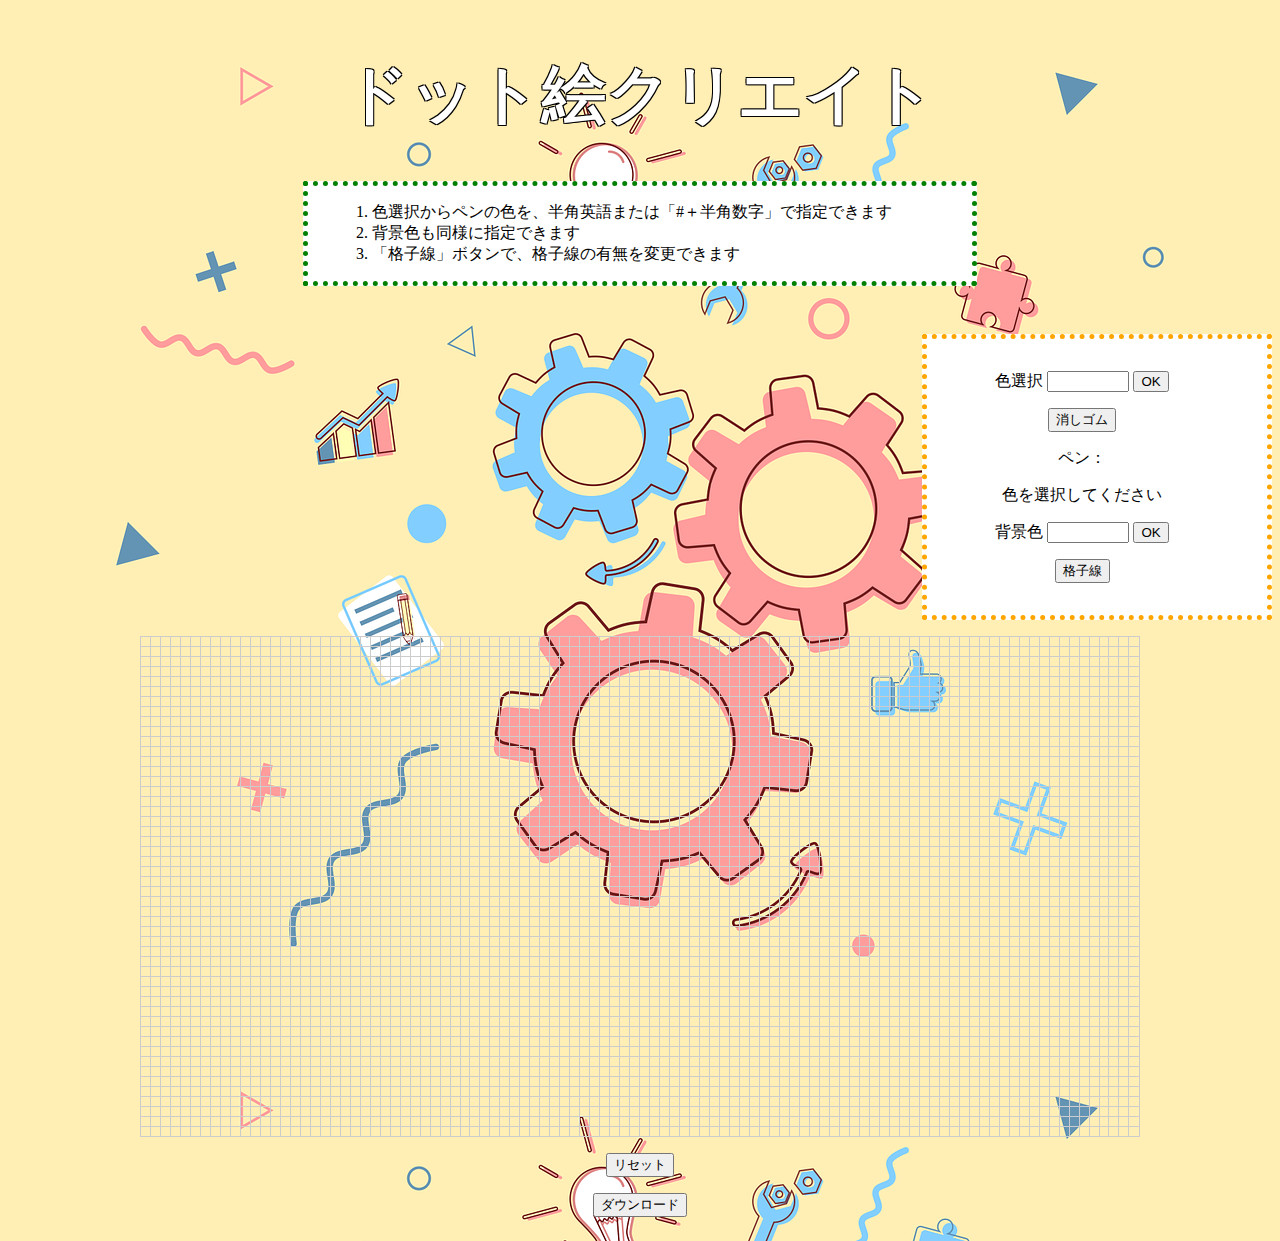
==== dot/index.html @ fbc13cd5 "Add files via upload" ====
<!doctype html>
<html lang="ja">

<head>
	<meta charset="utf-8">
	<title>ドット絵クリエイト</title>
	<link rel="stylesheet" href="style.css">
	<meta name="viewport" content="width=device-width">
	<script src="jquery-3.2.1.min.js"></script>
	<script src="html2canvas.min.js"></script>
</head>

<body>
	<div>
		<h1>ドット絵クリエイト</h1>
		<ol>
			<li>色選択からペンの色を、半角英語または「#＋半角数字」で指定できます</li>
			<li>背景色も同様に指定できます</li>
			<li>「格子線」ボタンで、格子線の有無を変更できます</li>
		</ol>
		<ul class="right">
			<li>
				<label for="color">色選択</label>
				<input type="text" name="color" id="color">
				<input type="button" value="OK" id="ok">
			</li>
			<li><button type="" id="erase">消しゴム</button></li>
			<li class="pen">ペン：<p id="pen">色を選択してください</p></li>
			<li>
				<label for="back">背景色</label>
				<input type="text" name="back" id="back">
				<input type="button" value="OK" id="ok2">
			</li>
			<li><button type="" id="line">格子線</button></li>
		</ul>
		<table id="canvas">
		</table>
		<p><button type="" id="reset">リセット</button></p>
		<p><input type="button" id="dl" value="ダウンロード"></p>
		<script src="download.js"></script>
		<script src="draw.js"></script>
	</div>
</body>

</html>
---- dot/style.css ----
@charset "utf-8";

body {
	text-align: center;
	background-image: url(img/backimg.png);
	overflow-x: scroll;
}

div {
	overflow: hidden;
	clear: both;
}

h1 {
	font-size: 4rem;
	color: white;
	text-shadow: 1px 1px 0 #000,
							 1px -1px 0 #000,
							 -1px 1px 0 #000,
							 -1px -1px 0 #000;
}

ol {
	width: 50%;
	margin: auto;
	margin-bottom: 2rem;
	padding: 1rem;
	background-color: white;
	border: 5px dotted green;
}

ol li {
	text-align: left;
	margin-left: 3rem;;
}

ul {
	float: right;
	padding: 1rem;
	background-color: white;
	border: 5px dotted orange;
}

ul li {
	list-style-type: none;
	margin: 1rem;
	width: 80%;
}

input[type="text"] {
	width: 30%;
}

table {
	border: 1px solid black;
	width: 1000px;
	height: 500px;
	margin: auto;
	border-collapse: collapse;
}

td.yes {
	width: 10px;
	height: 10px;
	margin: 0;
	box-sizing: border-box;
	border: solid 1px #ccc;
}

td.non {
	width: 10px;
	height: 10px;
	margin: 0;
	box-sizing: border-box;
}
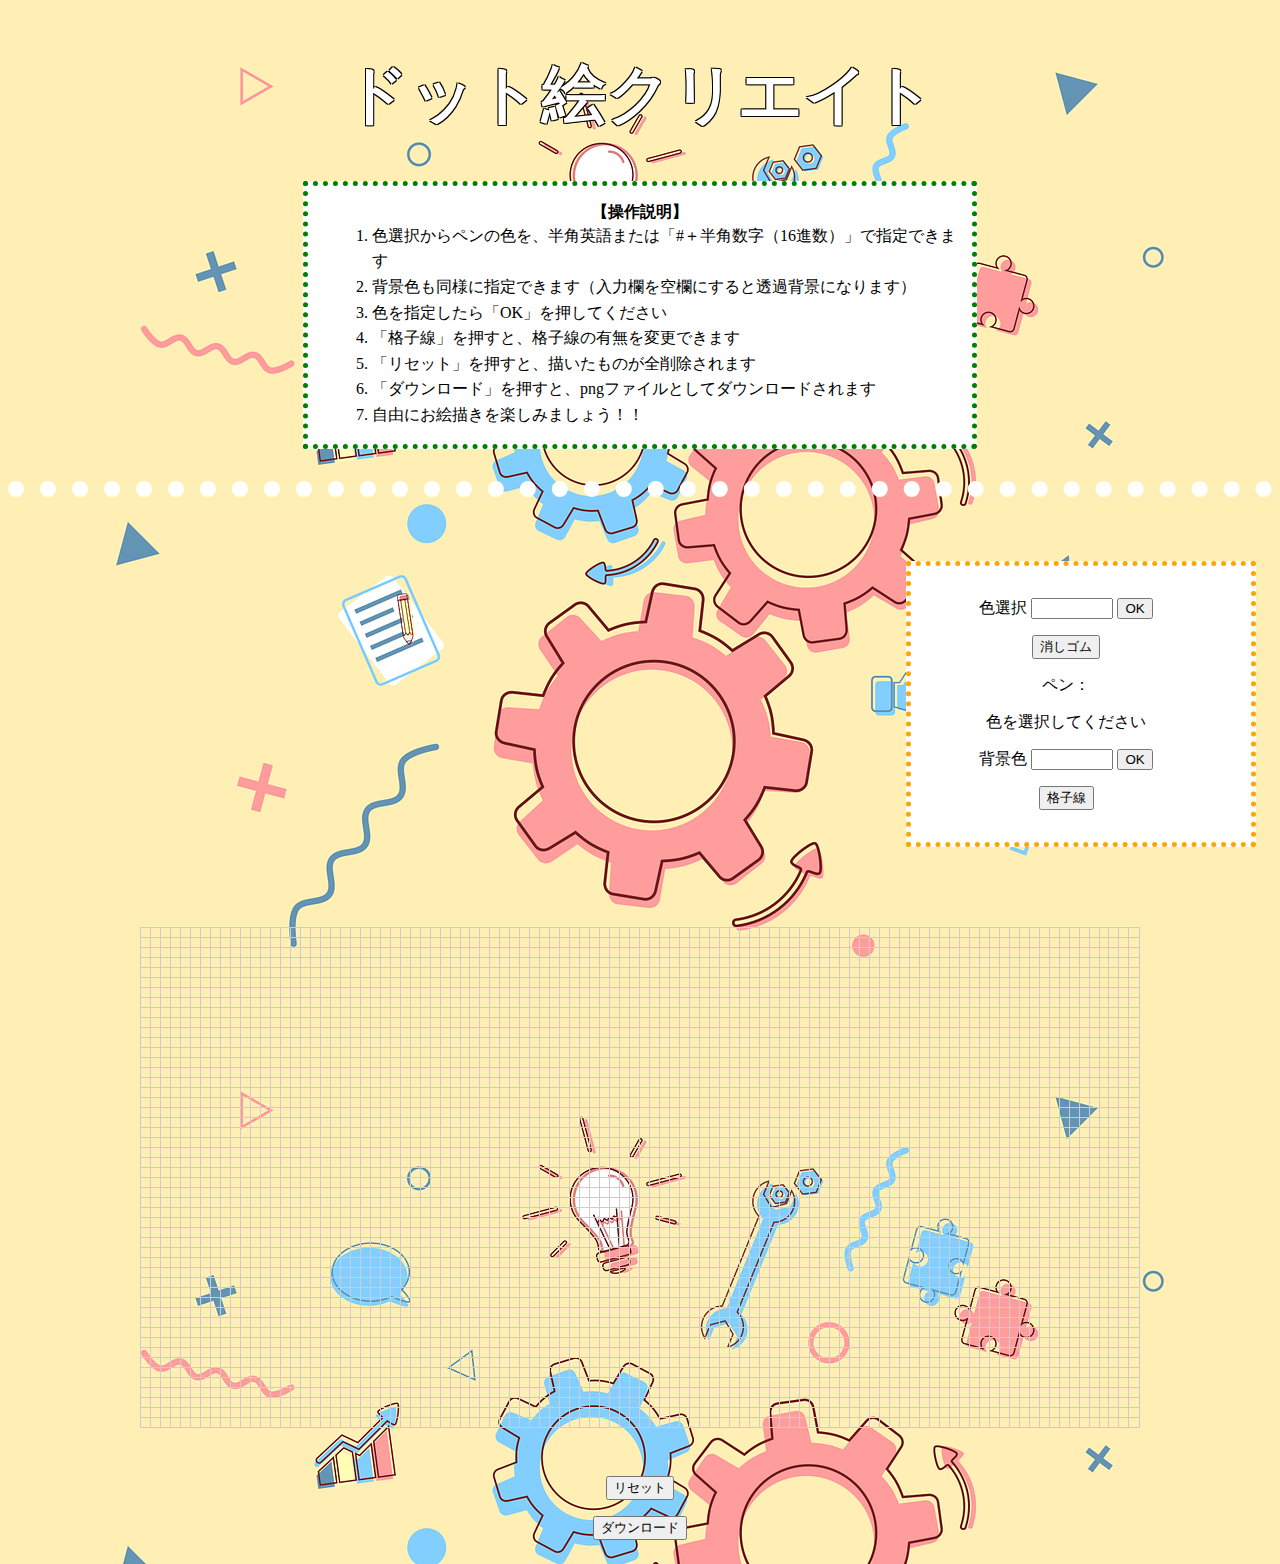
==== commit f6e13d80: "Add files via upload" ====
--- a/dot/index.html
+++ b/dot/index.html
@@ -11,14 +11,18 @@
 </head>
 
 <body>
-	<div>
+	<div id="div1">
 		<h1>ドット絵クリエイト</h1>
-		<ol>
-			<li>色選択からペンの色を、半角英語または「#＋半角数字」で指定できます</li>
-			<li>背景色も同様に指定できます</li>
-			<li>「格子線」ボタンで、格子線の有無を変更できます</li>
+		<ol><b>【操作説明】</b>
+			<li>色選択からペンの色を、半角英語または「#＋半角数字（16進数）」で指定できます</li>
+			<li>背景色も同様に指定できます（入力欄を空欄にすると透過背景になります）</li>
+			<li>色を指定したら「OK」を押してください</li>
+			<li>「格子線」を押すと、格子線の有無を変更できます</li>
+			<li>「リセット」を押すと、描いたものが全削除されます</li>
+			<li>「ダウンロード」を押すと、pngファイルとしてダウンロードされます</li>
+			<li>自由にお絵描きを楽しみましょう！！</li>
 		</ol>
-		<ul class="right">
+		<ul>
 			<li>
 				<label for="color">色選択</label>
 				<input type="text" name="color" id="color">
@@ -31,11 +35,13 @@
 				<input type="text" name="back" id="back">
 				<input type="button" value="OK" id="ok2">
 			</li>
-			<li><button type="" id="line">格子線</button></li>
+			<li><button id="line">格子線</button></li>
 		</ul>
-		<table id="canvas">
-		</table>
-		<p><button type="" id="reset">リセット</button></p>
+		<div id="div2">
+			<table id="canvas">
+			</table>
+		</div>
+		<p><button id="reset">リセット</button></p>
 		<p><input type="button" id="dl" value="ダウンロード"></p>
 		<script src="download.js"></script>
 		<script src="draw.js"></script>
--- a/dot/style.css
+++ b/dot/style.css
@@ -3,10 +3,9 @@
 body {
 	text-align: center;
 	background-image: url(img/backimg.png);
-	overflow-x: scroll;
 }
 
-div {
+#div1 {
 	overflow: hidden;
 	clear: both;
 }
@@ -31,11 +30,13 @@
 
 ol li {
 	text-align: left;
-	margin-left: 3rem;;
+	margin-left: 3rem;
+	line-height: 1.6;
 }
 
 ul {
 	float: right;
+	margin: 5rem 1rem;
 	padding: 1rem;
 	background-color: white;
 	border: 5px dotted orange;
@@ -49,6 +50,11 @@
 
 input[type="text"] {
 	width: 30%;
+}
+
+#div2 {
+	border-top: 1rem dotted white;
+	padding: 2rem;
 }
 
 table {
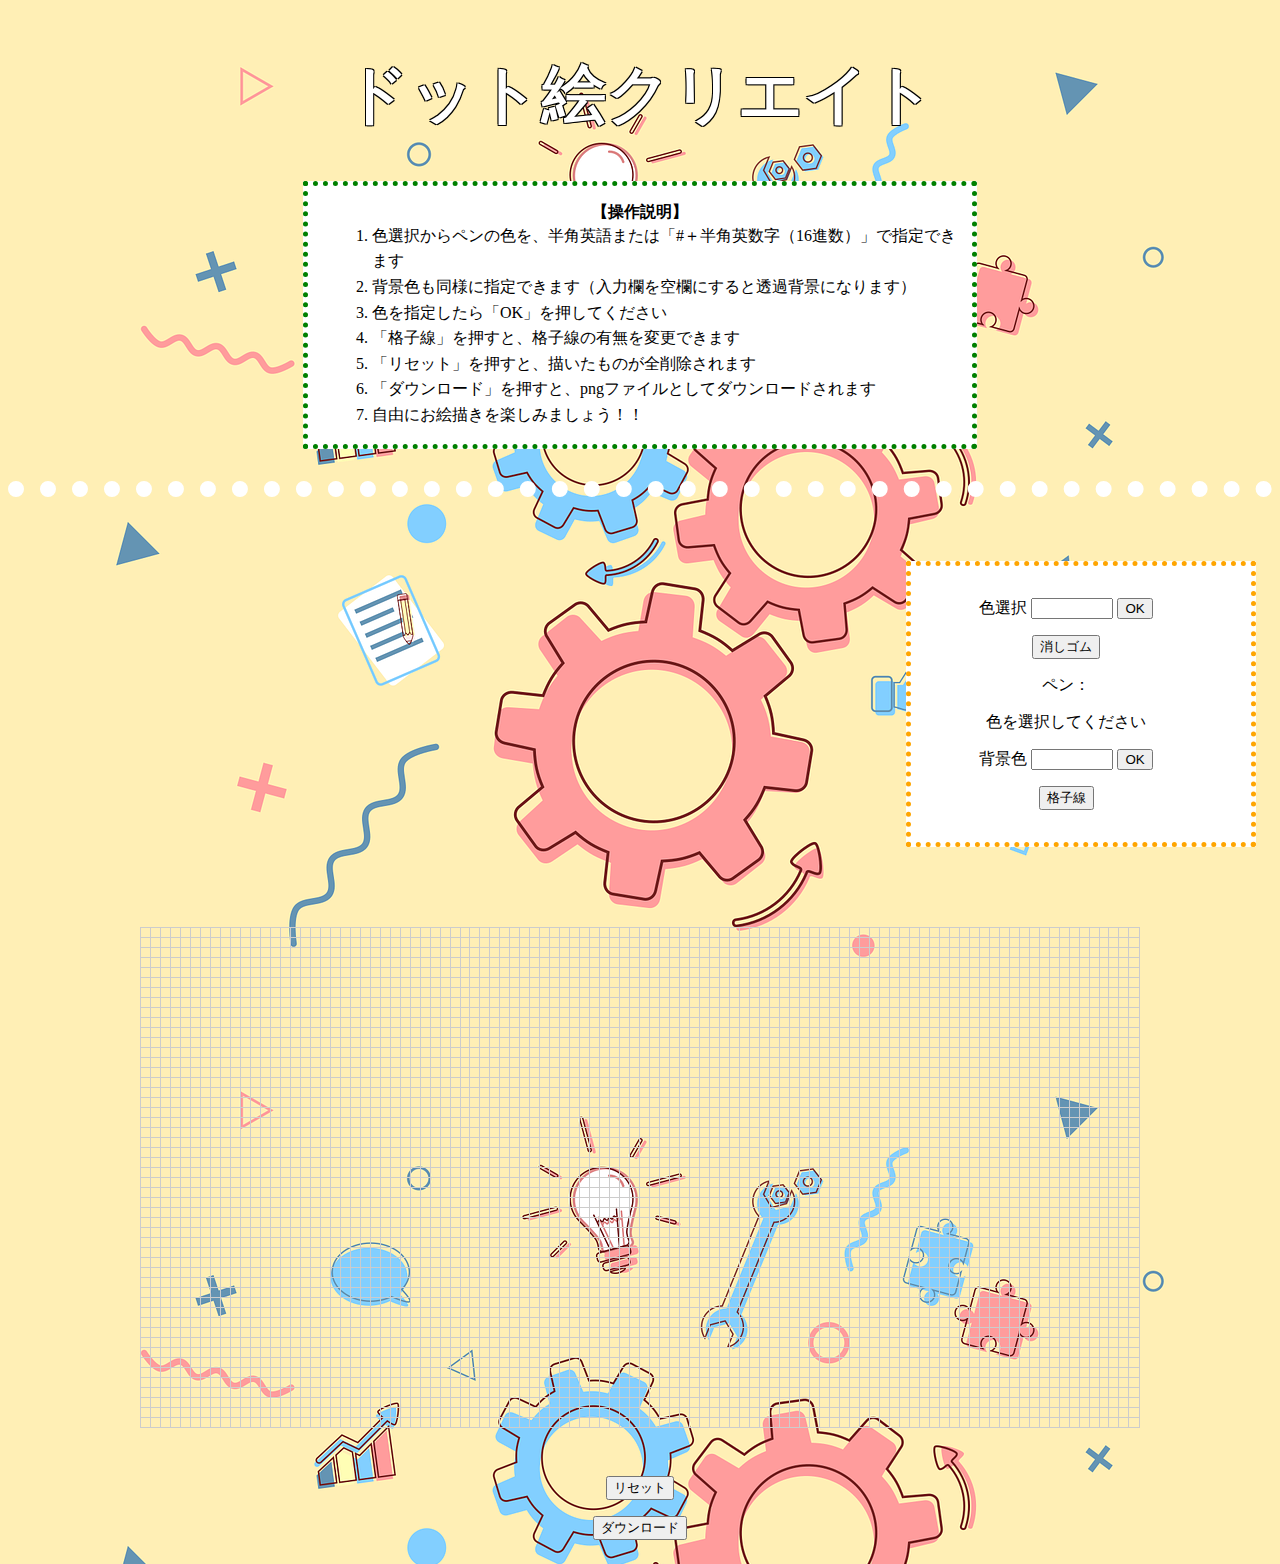
==== commit 5e3e21df: "Add files via upload" ====
--- a/dot/index.html
+++ b/dot/index.html
@@ -14,7 +14,7 @@
 	<div id="div1">
 		<h1>ドット絵クリエイト</h1>
 		<ol><b>【操作説明】</b>
-			<li>色選択からペンの色を、半角英語または「#＋半角数字（16進数）」で指定できます</li>
+			<li>色選択からペンの色を、半角英語または「#＋半角英数字（16進数）」で指定できます</li>
 			<li>背景色も同様に指定できます（入力欄を空欄にすると透過背景になります）</li>
 			<li>色を指定したら「OK」を押してください</li>
 			<li>「格子線」を押すと、格子線の有無を変更できます</li>
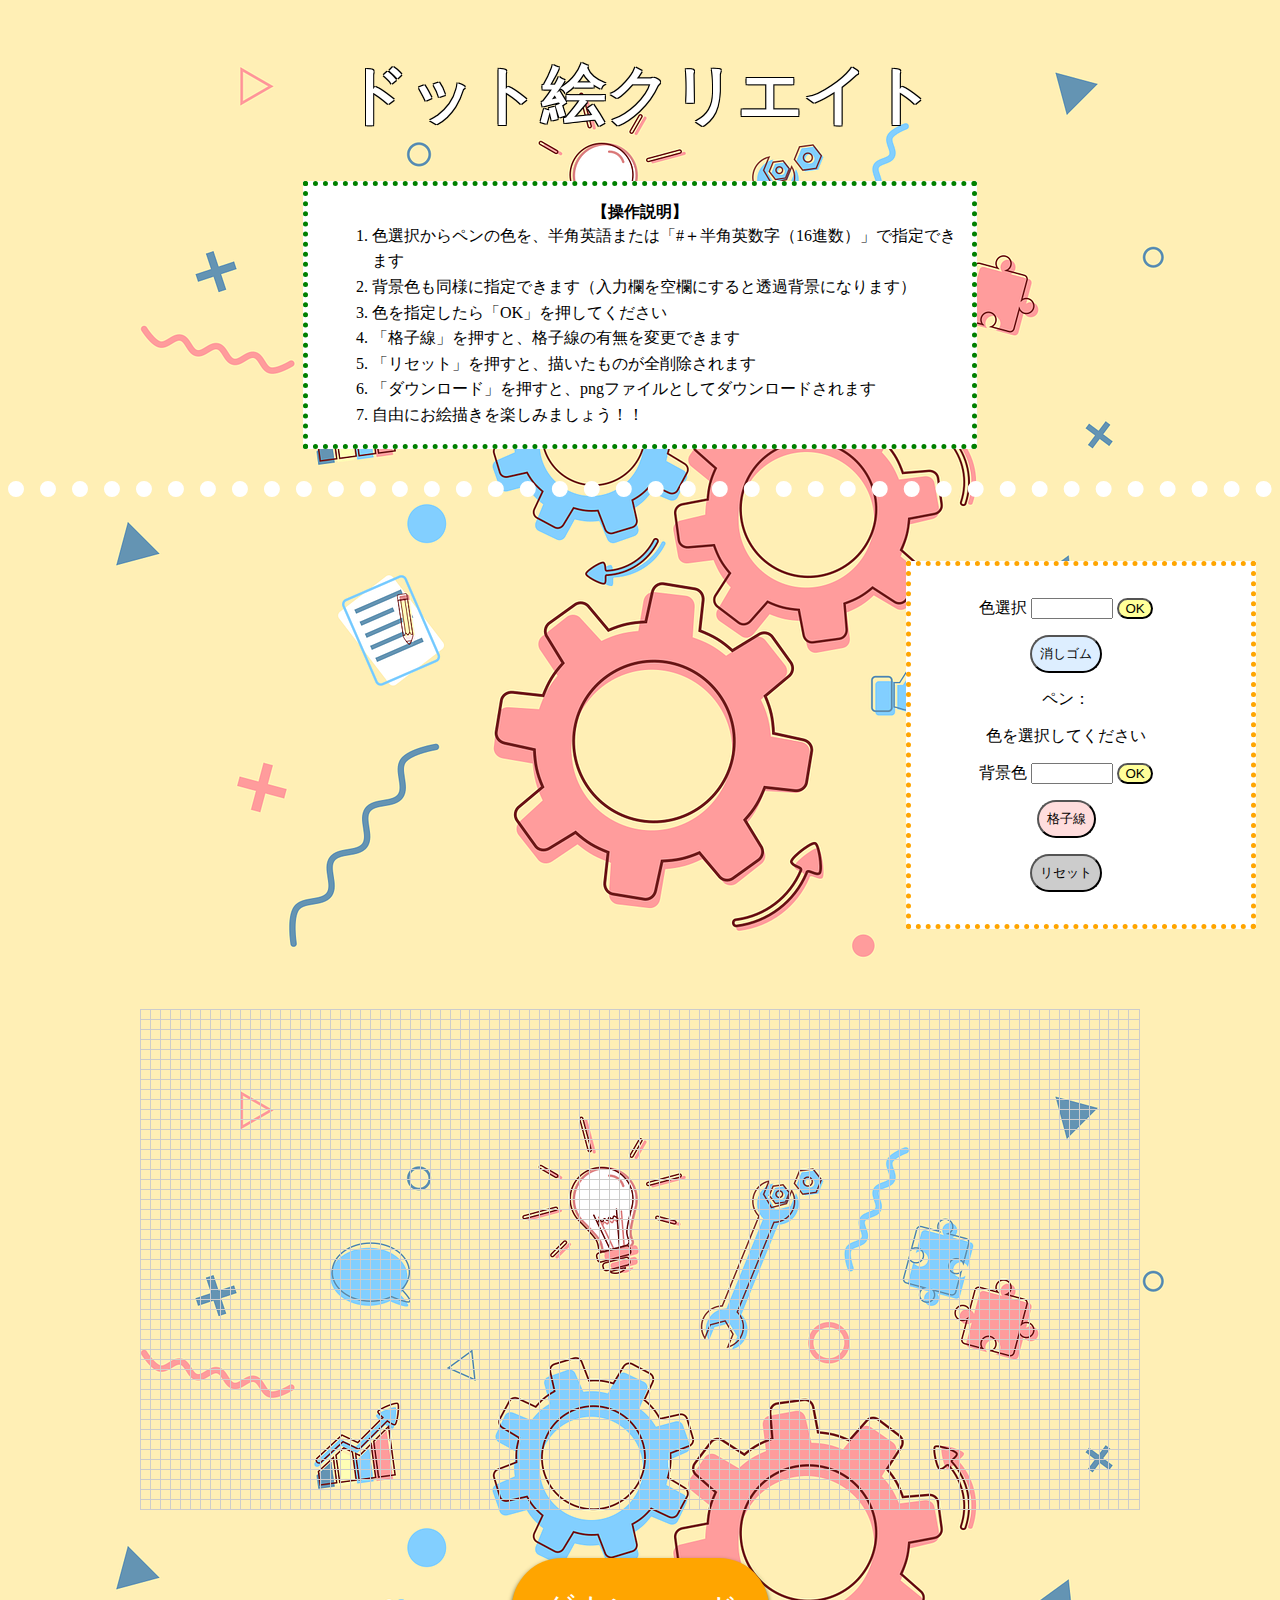
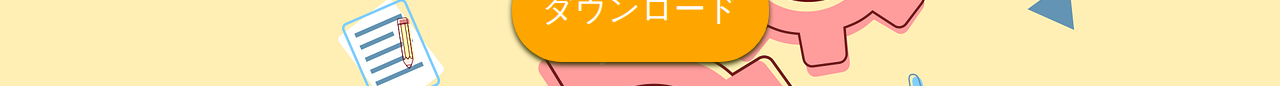
==== commit 0235ed05: "Add files via upload" ====
--- a/dot/index.html
+++ b/dot/index.html
@@ -28,7 +28,7 @@
 				<input type="text" name="color" id="color">
 				<input type="button" value="OK" id="ok">
 			</li>
-			<li><button type="" id="erase">消しゴム</button></li>
+			<li><button id="erase">消しゴム</button></li>
 			<li class="pen">ペン：<p id="pen">色を選択してください</p></li>
 			<li>
 				<label for="back">背景色</label>
@@ -36,12 +36,12 @@
 				<input type="button" value="OK" id="ok2">
 			</li>
 			<li><button id="line">格子線</button></li>
+			<li><button id="reset">リセット</button></li>
 		</ul>
 		<div id="div2">
 			<table id="canvas">
 			</table>
 		</div>
-		<p><button id="reset">リセット</button></p>
 		<p><input type="button" id="dl" value="ダウンロード"></p>
 		<script src="download.js"></script>
 		<script src="draw.js"></script>
--- a/dot/style.css
+++ b/dot/style.css
@@ -79,3 +79,37 @@
 	margin: 0;
 	box-sizing: border-box;
 }
+
+#ok, #ok2 {
+	background-color: #ff9;
+	border-radius: 50px;
+	font-family: sans-serif;
+}
+
+#erase {
+	background-color: #def;
+	border-radius: 50px;
+	padding: 0.5rem;
+}
+
+#line {
+	background-color: #fdd;
+	border-radius: 50px;
+	padding: 0.5rem;
+}
+
+#reset {
+	background-color: #ccc;
+	border-radius: 50px;
+	padding: 0.5rem;
+}
+
+#dl {
+	background-color: orange;
+	border-radius: 50px;
+	border: none;
+	box-shadow: 0 3px 5px #330;
+	font-size: 2rem;
+	color: white;
+	padding: 30px;
+}